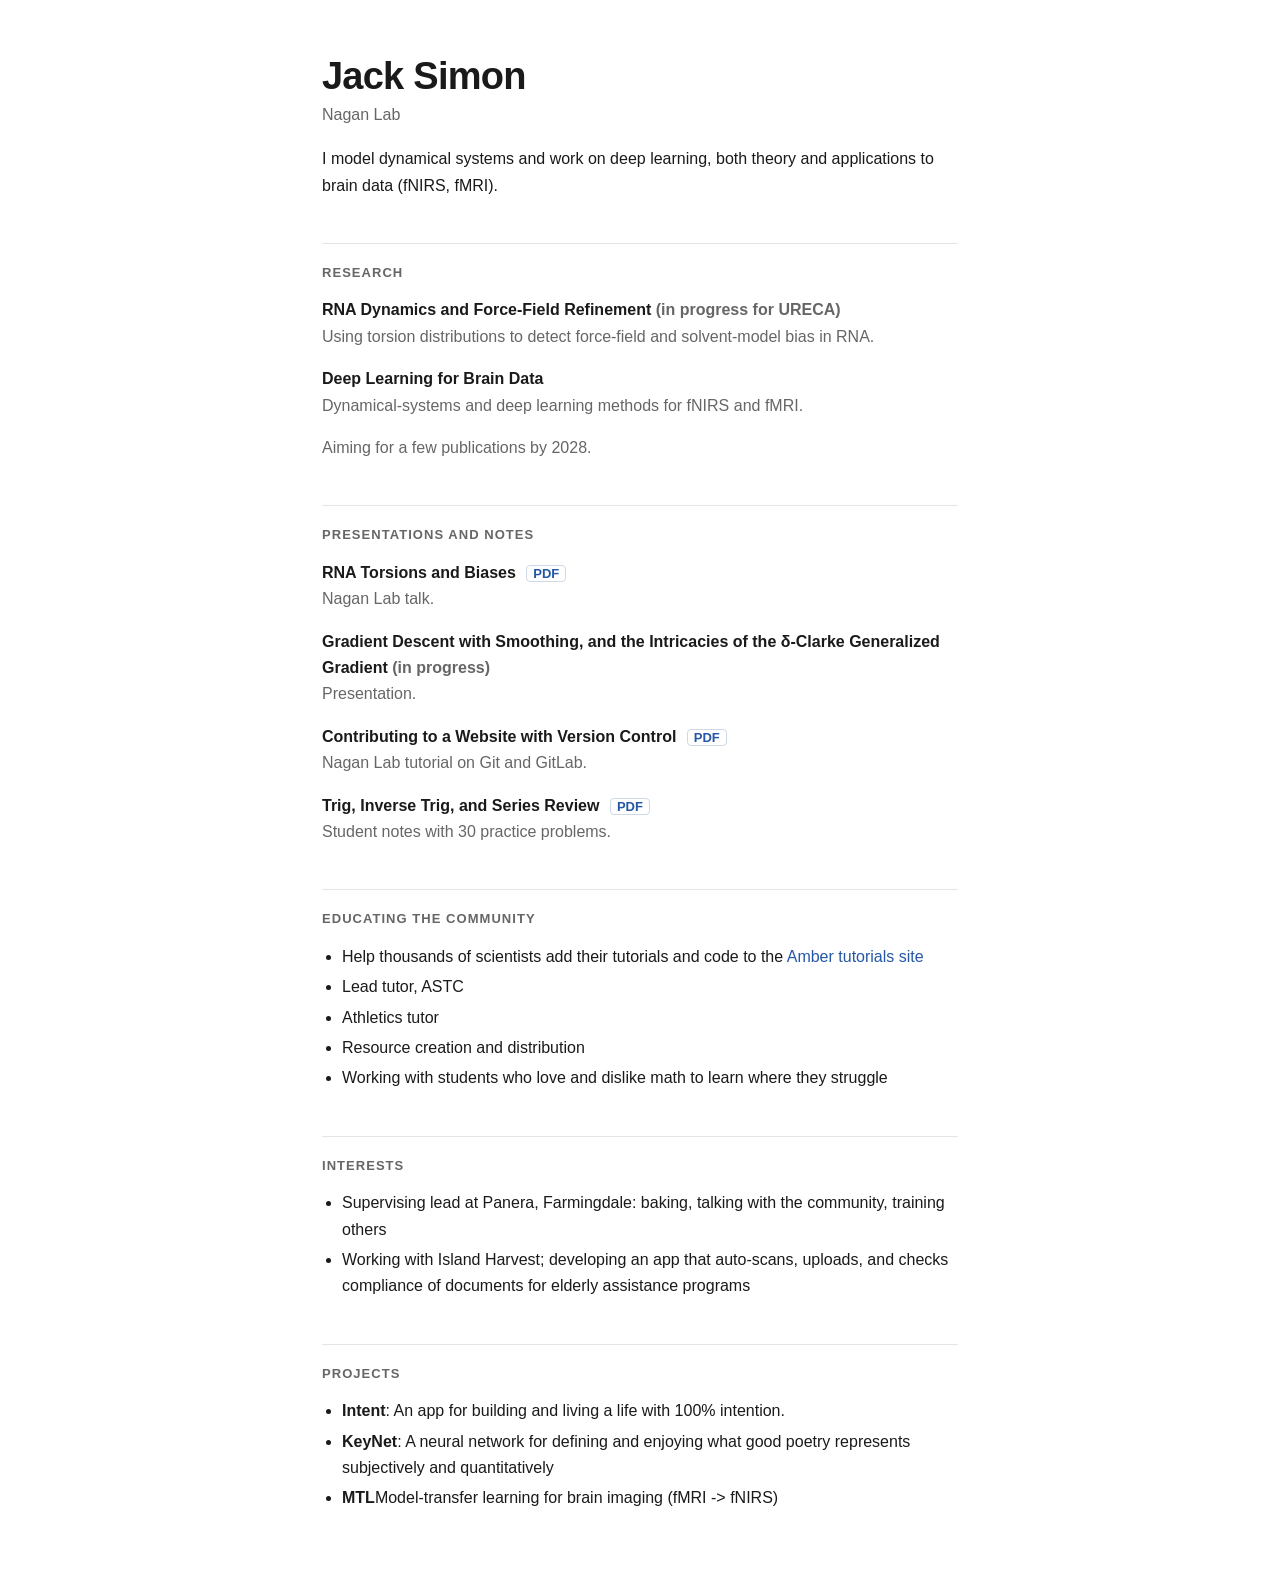
==== index.html @ dbcbca32 "emboldenede projects Emphasized project names with strong tags for better visibility." ====
<!DOCTYPE html>
<html lang="en">
<head>
<meta charset="utf-8">
<meta name="viewport" content="width=device-width, initial-scale=1, viewport-fit=cover">
<title>Jack Simon</title>
<style>
:root{box-sizing:border-box;padding-top:env(safe-area-inset-top,0px);padding-bottom:env(safe-area-inset-bottom,0px);color-scheme:light}
html{scroll-padding-top:env(safe-area-inset-top,0px)}
*{box-sizing:border-box}
body{margin:0;background:#fff;color:#1a1a1a;font:16px/1.65 -apple-system,BlinkMacSystemFont,"Segoe UI",Helvetica,Arial,sans-serif}
body::before{content:"";position:fixed;inset:0 0 auto;height:env(safe-area-inset-top,0px);background:#fff;z-index:10}
a{color:#2457a6;text-decoration:none}a:hover{text-decoration:underline}
main{max-width:680px;margin:0 auto;padding:56px 22px 60px}
h1{font-size:38px;line-height:1.1;margin:0 0 4px;letter-spacing:-.02em}
.sub{color:#666;margin:0 0 18px}
h2{font-size:13px;text-transform:uppercase;letter-spacing:.08em;color:#666;margin:44px 0 14px;padding-top:18px;border-top:1px solid #e5e5e5}
p{margin:0 0 10px}
.item{margin:0 0 16px}
.item b{display:block}
.item span{color:#666}
ul{margin:0;padding-left:20px}li{margin:4px 0}
.pdf{font-size:13px;border:1px solid #cfd8e6;border-radius:4px;padding:0 6px;margin-left:6px;white-space:nowrap}
</style>
</head>
<body>
<main>
<h1>Jack Simon</h1>
<p class="sub">Nagan Lab</p>
<p>I model dynamical systems and work on deep learning, both theory and applications to brain data (fNIRS, fMRI).</p>

<h2>Research</h2>
<div class="item"><b>RNA Dynamics and Force-Field Refinement <span>(in progress for URECA)</span></b>
<span>Using torsion distributions to detect force-field and solvent-model bias in RNA.</span></div>
<div class="item"><b>Deep Learning for Brain Data</b>
<span>Dynamical-systems and deep learning methods for fNIRS and fMRI.</span></div>
<p><span style="color:#666">Aiming for a few publications by 2028.</span></p>

<h2>Presentations and Notes</h2>
<div class="item"><b>RNA Torsions and Biases <a class="pdf" href="rna-torsions.pdf" target="_blank" rel="noopener">PDF</a></b><span>Nagan Lab talk.</span></div>
<div class="item"><b>Gradient Descent with Smoothing, and the Intricacies of the δ-Clarke Generalized Gradient <span>(in progress)</span></b><span>Presentation.</span></div>
<div class="item"><b>Contributing to a Website with Version Control <a class="pdf" href="version-control.pdf" target="_blank" rel="noopener">PDF</a></b><span>Nagan Lab tutorial on Git and GitLab.</span></div>
<div class="item"><b>Trig, Inverse Trig, and Series Review <a class="pdf" href="trig-series-notes.pdf" target="_blank" rel="noopener">PDF</a></b><span>Student notes with 30 practice problems.</span></div>

<h2>Educating the Community</h2>
<ul>
<li>Help thousands of scientists add their tutorials and code to the <a href="https://ambermd.org/tutorials/">Amber tutorials site</a></li>
<li>Lead tutor, ASTC</li>
<li>Athletics tutor</li>
<li>Resource creation and distribution</li>
<li>Working with students who love and dislike math to learn where they struggle</li>
</ul>

<h2>Interests</h2>
<ul>
<li>Supervising lead at Panera, Farmingdale: baking, talking with the community, training others</li>
<li>Working with Island Harvest; developing an app that auto-scans, uploads, and checks compliance of documents for elderly assistance programs</li>
</ul>

<h2>Projects</h2>
<ul>
  <li><strong>Intent</strong>: An app for building and living a life with 100% intention. </li>
  <li><strong>KeyNet</strong>: A neural network for defining and enjoying what good poetry represents subjectively and quantitatively </li>
  <li><strong>MTL</strong>Model-transfer learning for brain imaging (fMRI -> fNIRS)</li>
</ul>
</main>
</body>
</html>
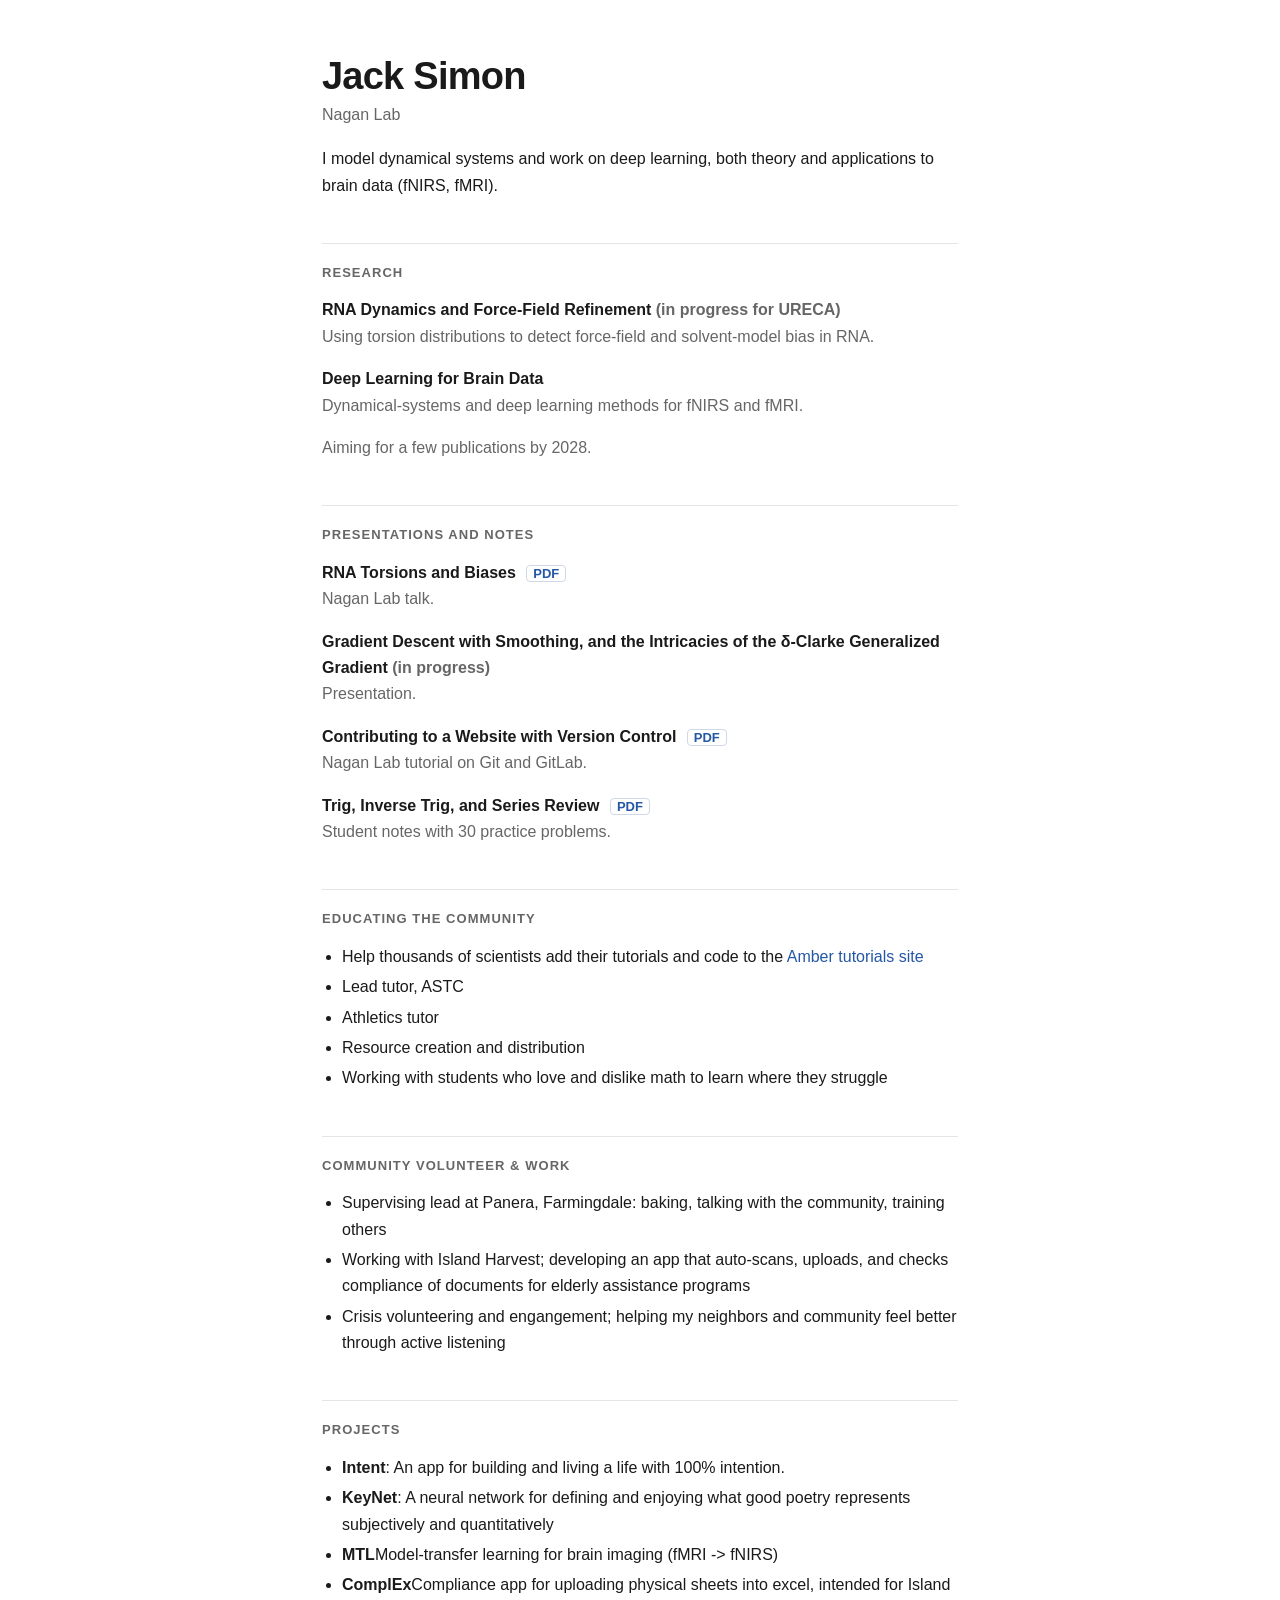
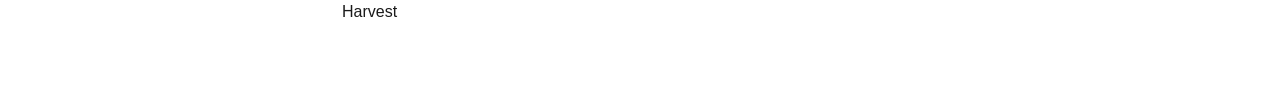
==== commit 56f583cc: "Update interests and projects sections in index.html Added community volunteer work and project deta" ====
--- a/index.html
+++ b/index.html
@@ -51,10 +51,11 @@
 <li>Working with students who love and dislike math to learn where they struggle</li>
 </ul>
 
-<h2>Interests</h2>
+<h2>Community Volunteer & Work</h2>
 <ul>
 <li>Supervising lead at Panera, Farmingdale: baking, talking with the community, training others</li>
 <li>Working with Island Harvest; developing an app that auto-scans, uploads, and checks compliance of documents for elderly assistance programs</li>
+<li>Crisis volunteering and engangement; helping my neighbors and community feel better through active listening</li>
 </ul>
 
 <h2>Projects</h2>
@@ -62,6 +63,7 @@
   <li><strong>Intent</strong>: An app for building and living a life with 100% intention. </li>
   <li><strong>KeyNet</strong>: A neural network for defining and enjoying what good poetry represents subjectively and quantitatively </li>
   <li><strong>MTL</strong>Model-transfer learning for brain imaging (fMRI -> fNIRS)</li>
+  <li><strong>ComplEx</strong>Compliance app for uploading physical sheets into excel, intended for Island Harvest</li>
 </ul>
 </main>
 </body>
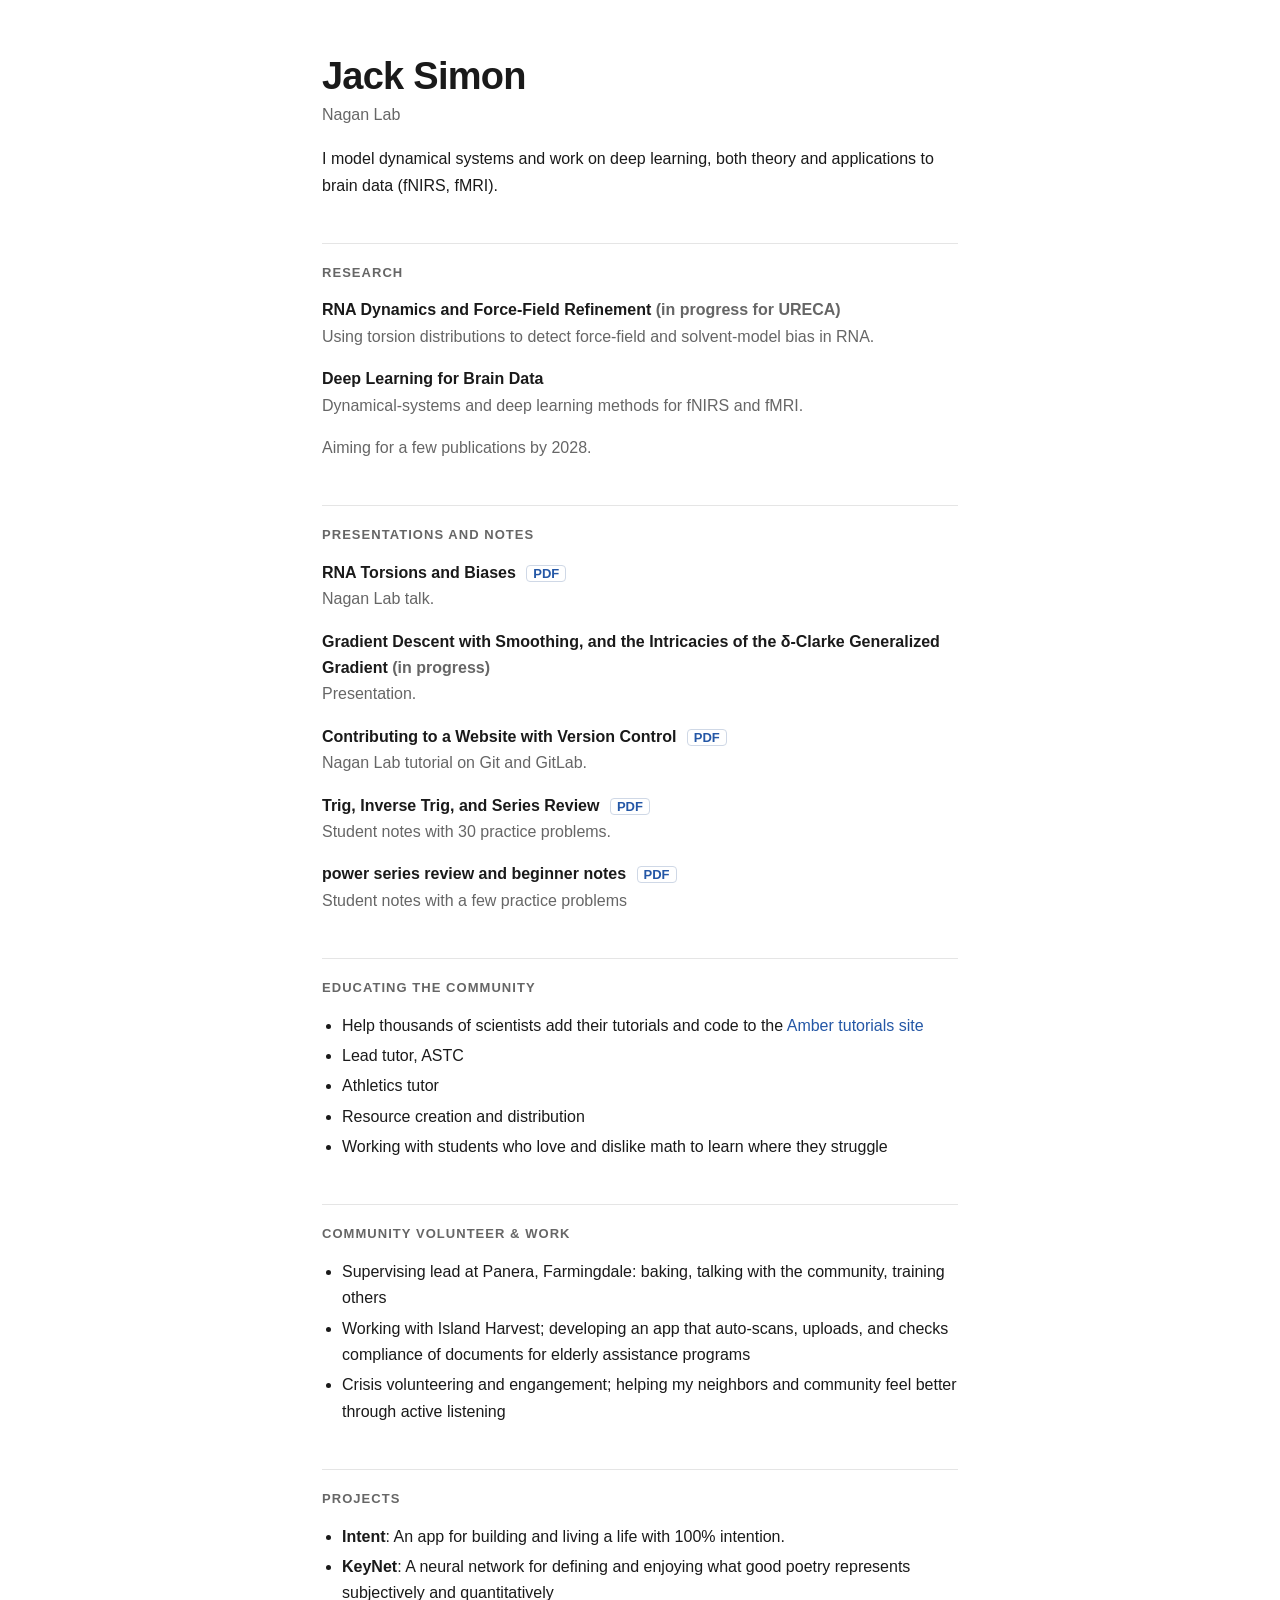
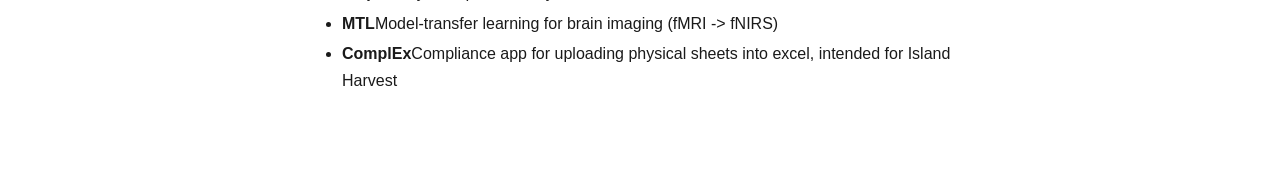
==== commit affa2576: "added new notes" ====
--- a/index.html
+++ b/index.html
@@ -41,6 +41,7 @@
 <div class="item"><b>Gradient Descent with Smoothing, and the Intricacies of the δ-Clarke Generalized Gradient <span>(in progress)</span></b><span>Presentation.</span></div>
 <div class="item"><b>Contributing to a Website with Version Control <a class="pdf" href="version-control.pdf" target="_blank" rel="noopener">PDF</a></b><span>Nagan Lab tutorial on Git and GitLab.</span></div>
 <div class="item"><b>Trig, Inverse Trig, and Series Review <a class="pdf" href="trig-series-notes.pdf" target="_blank" rel="noopener">PDF</a></b><span>Student notes with 30 practice problems.</span></div>
+<div class="item"><b>power series review and beginner notes <a class="pdf" href="power_series.pdf" target="_blank" rel="noopener">PDF</a></b><span>Student notes with a few practice problems</span>
 
 <h2>Educating the Community</h2>
 <ul>
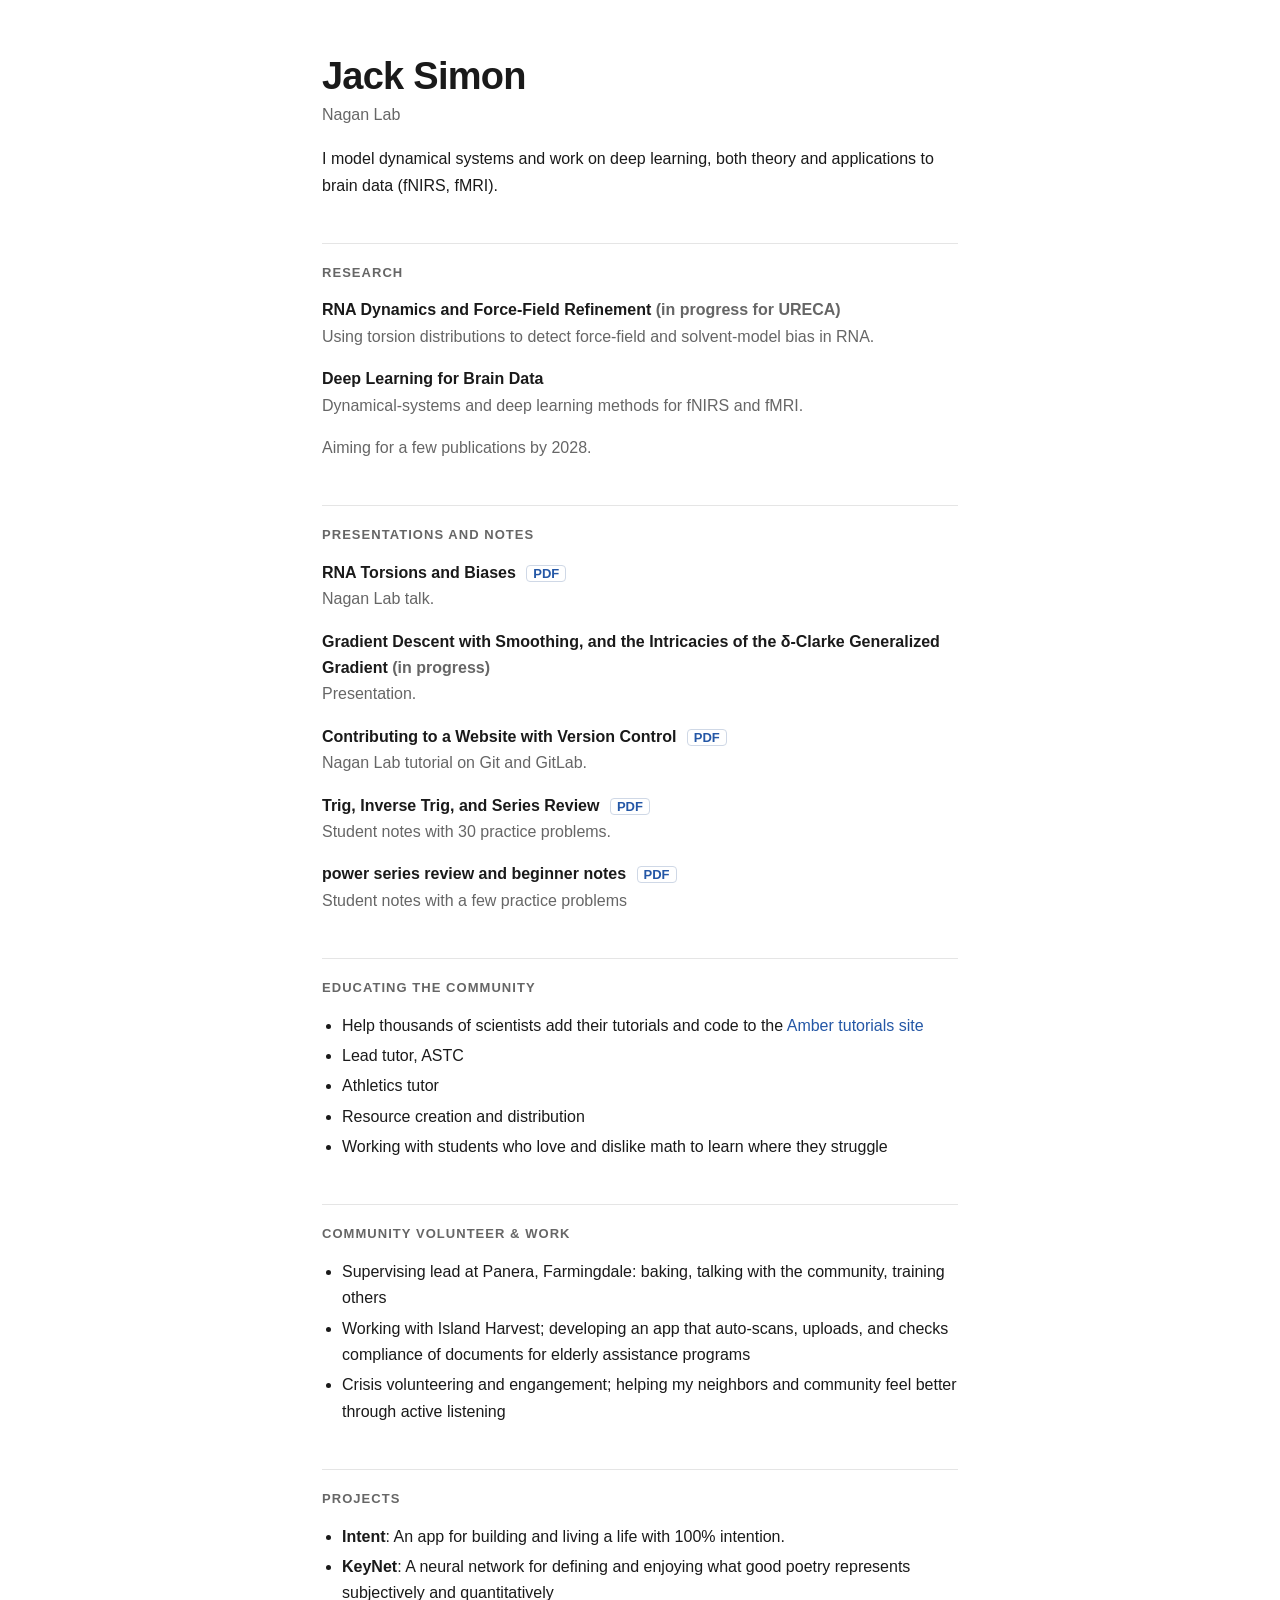
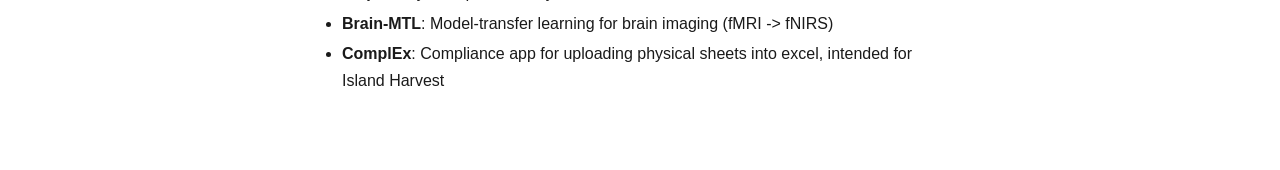
==== commit e50b4da6: "Update project names in index.html" ====
--- a/index.html
+++ b/index.html
@@ -63,8 +63,8 @@
 <ul>
   <li><strong>Intent</strong>: An app for building and living a life with 100% intention. </li>
   <li><strong>KeyNet</strong>: A neural network for defining and enjoying what good poetry represents subjectively and quantitatively </li>
-  <li><strong>MTL</strong>Model-transfer learning for brain imaging (fMRI -> fNIRS)</li>
-  <li><strong>ComplEx</strong>Compliance app for uploading physical sheets into excel, intended for Island Harvest</li>
+  <li><strong>Brain-MTL</strong>: Model-transfer learning for brain imaging (fMRI -> fNIRS)</li>
+  <li><strong>ComplEx</strong>: Compliance app for uploading physical sheets into excel, intended for Island Harvest</li>
 </ul>
 </main>
 </body>
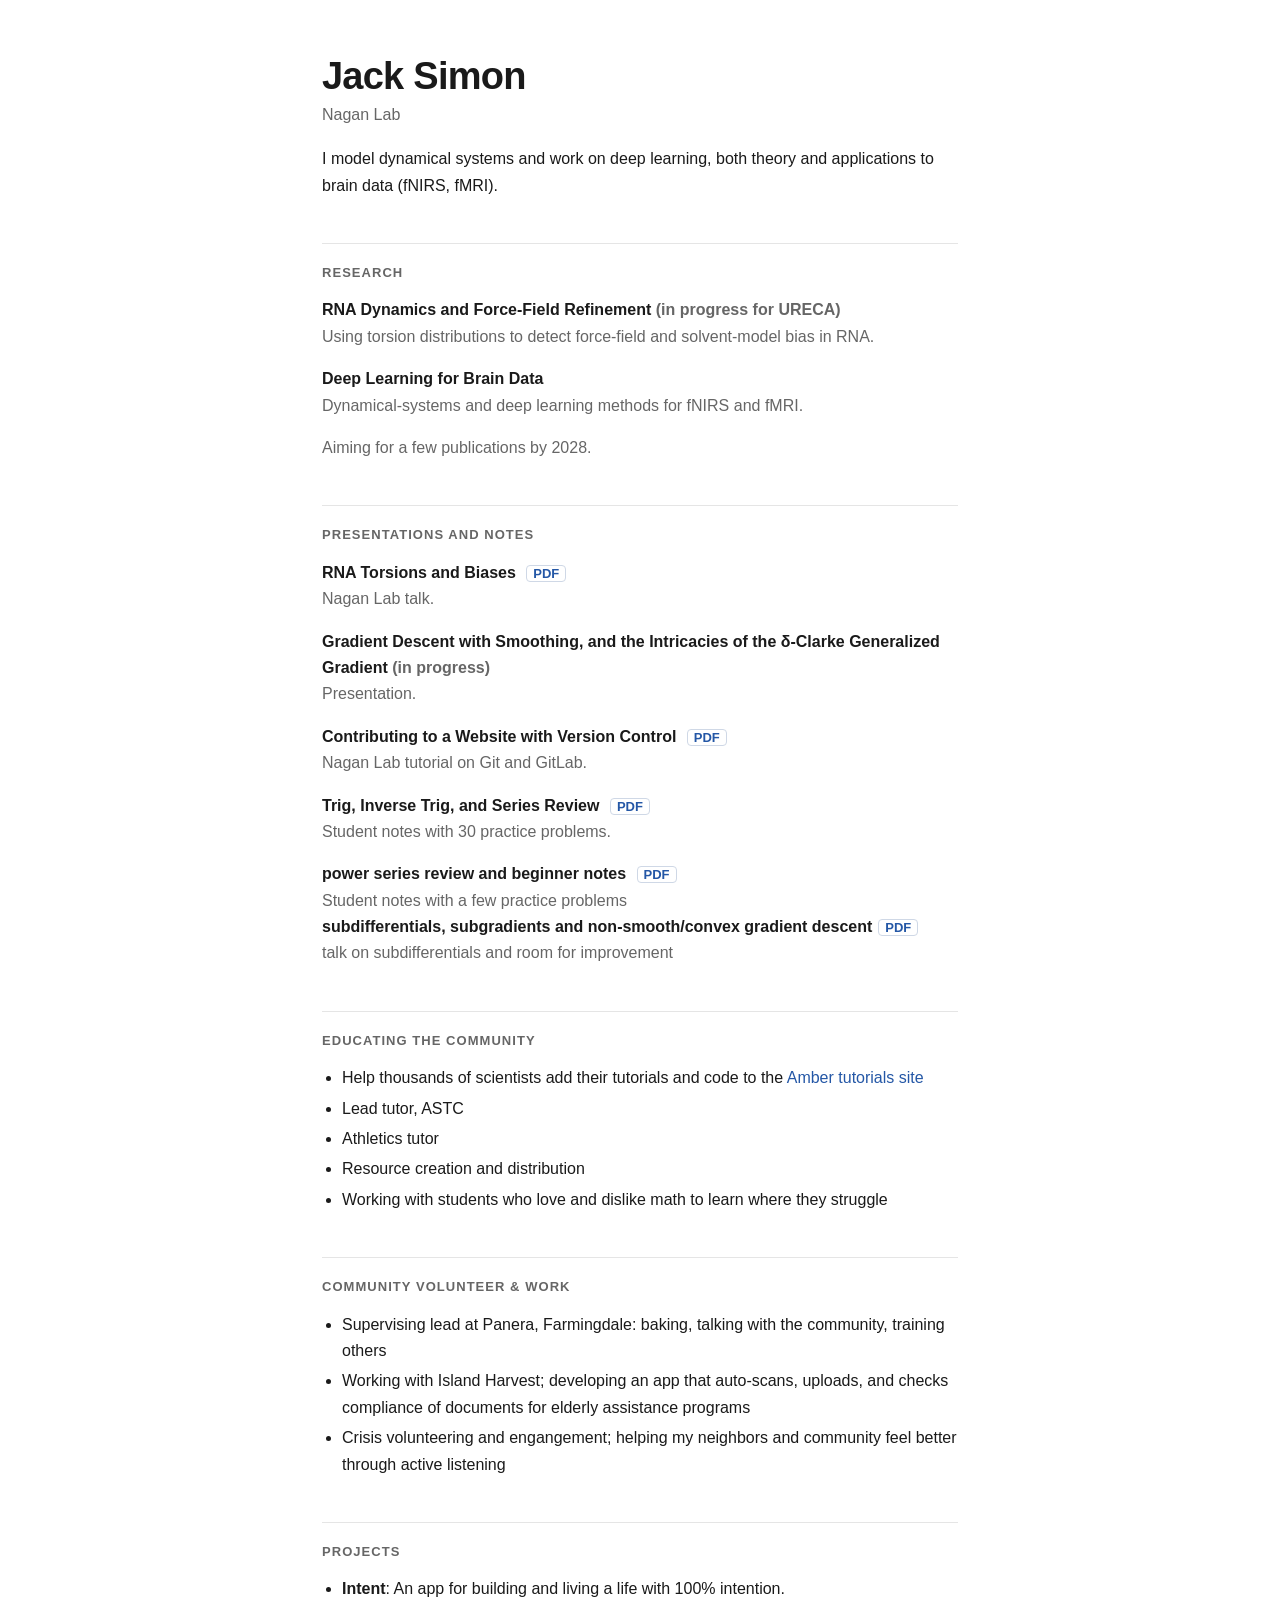
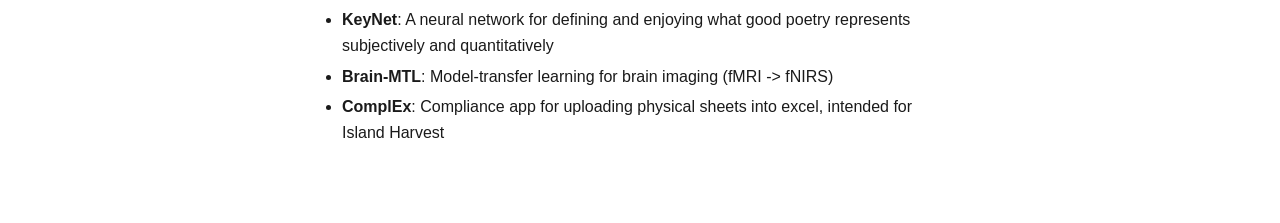
==== commit 8412aa7b: "added link to subdiff Added a new item for subdifferentials and gradient descent talk." ====
--- a/index.html
+++ b/index.html
@@ -42,6 +42,7 @@
 <div class="item"><b>Contributing to a Website with Version Control <a class="pdf" href="version-control.pdf" target="_blank" rel="noopener">PDF</a></b><span>Nagan Lab tutorial on Git and GitLab.</span></div>
 <div class="item"><b>Trig, Inverse Trig, and Series Review <a class="pdf" href="trig-series-notes.pdf" target="_blank" rel="noopener">PDF</a></b><span>Student notes with 30 practice problems.</span></div>
 <div class="item"><b>power series review and beginner notes <a class="pdf" href="power_series.pdf" target="_blank" rel="noopener">PDF</a></b><span>Student notes with a few practice problems</span>
+  <div class="item"><b>subdifferentials, subgradients and non-smooth/convex gradient descent<a class="pdf" href="subdifferential.pdf" target="_blank" rel="noopener">PDF</a></b> <span>talk on subdifferentials and room for improvement</span>
 
 <h2>Educating the Community</h2>
 <ul>
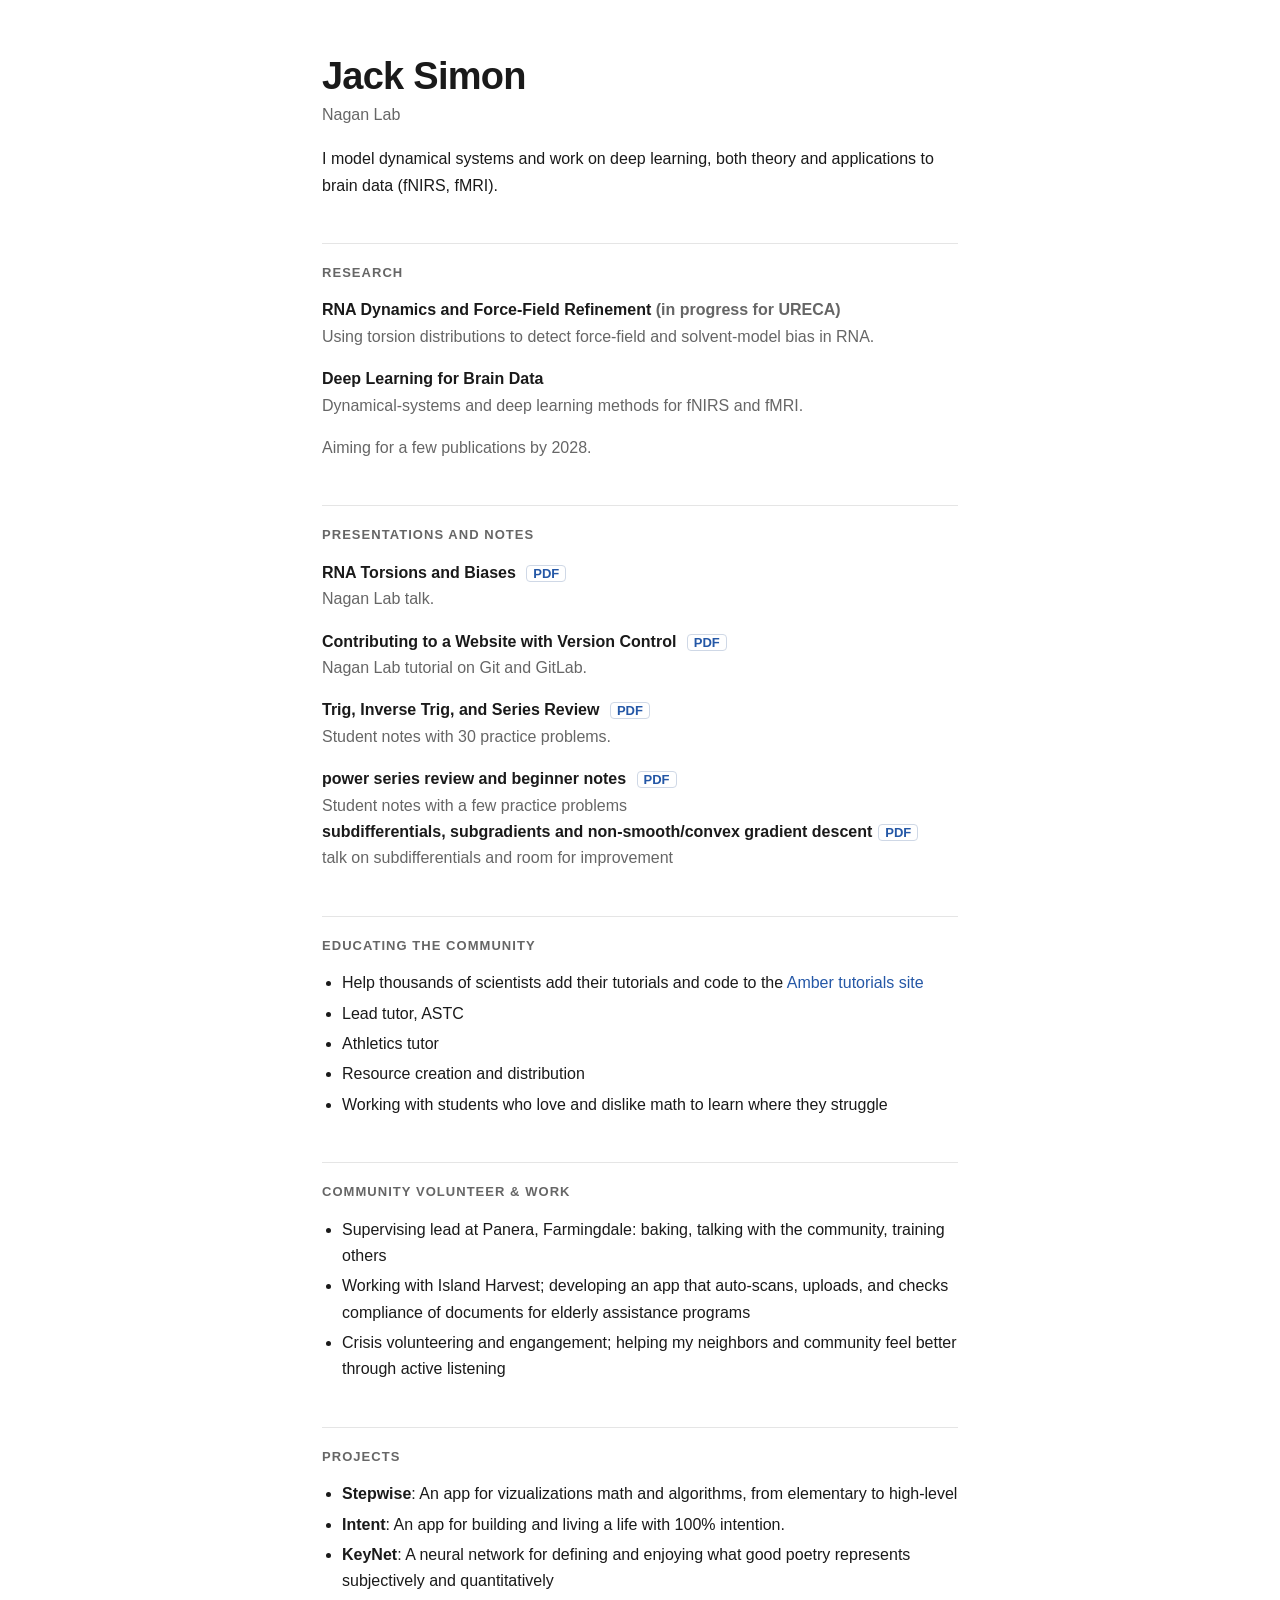
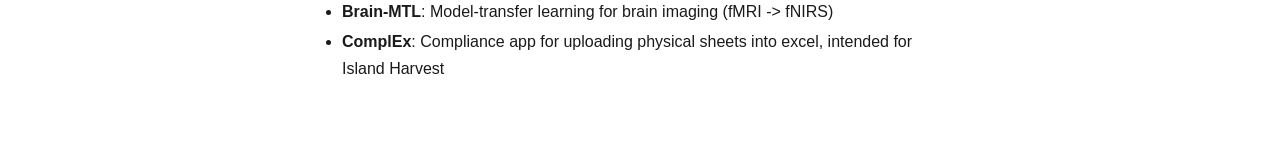
==== commit c44ef7e7: "Update presentations and add new project 'Stepwise' Removed a duplicate entry for the presentation o" ====
--- a/index.html
+++ b/index.html
@@ -38,11 +38,10 @@
 
 <h2>Presentations and Notes</h2>
 <div class="item"><b>RNA Torsions and Biases <a class="pdf" href="rna-torsions.pdf" target="_blank" rel="noopener">PDF</a></b><span>Nagan Lab talk.</span></div>
-<div class="item"><b>Gradient Descent with Smoothing, and the Intricacies of the δ-Clarke Generalized Gradient <span>(in progress)</span></b><span>Presentation.</span></div>
 <div class="item"><b>Contributing to a Website with Version Control <a class="pdf" href="version-control.pdf" target="_blank" rel="noopener">PDF</a></b><span>Nagan Lab tutorial on Git and GitLab.</span></div>
 <div class="item"><b>Trig, Inverse Trig, and Series Review <a class="pdf" href="trig-series-notes.pdf" target="_blank" rel="noopener">PDF</a></b><span>Student notes with 30 practice problems.</span></div>
 <div class="item"><b>power series review and beginner notes <a class="pdf" href="power_series.pdf" target="_blank" rel="noopener">PDF</a></b><span>Student notes with a few practice problems</span>
-  <div class="item"><b>subdifferentials, subgradients and non-smooth/convex gradient descent<a class="pdf" href="subdifferential.pdf" target="_blank" rel="noopener">PDF</a></b> <span>talk on subdifferentials and room for improvement</span>
+<div class="item"><b>subdifferentials, subgradients and non-smooth/convex gradient descent<a class="pdf" href="subdifferentials.pdf" target="_blank" rel="noopener">PDF</a></b> <span>talk on subdifferentials and room for improvement</span>
 
 <h2>Educating the Community</h2>
 <ul>
@@ -62,6 +61,7 @@
 
 <h2>Projects</h2>
 <ul>
+  <li><strong>Stepwise</strong>: An app for vizualizations math and algorithms, from elementary to high-level </li>
   <li><strong>Intent</strong>: An app for building and living a life with 100% intention. </li>
   <li><strong>KeyNet</strong>: A neural network for defining and enjoying what good poetry represents subjectively and quantitatively </li>
   <li><strong>Brain-MTL</strong>: Model-transfer learning for brain imaging (fMRI -> fNIRS)</li>
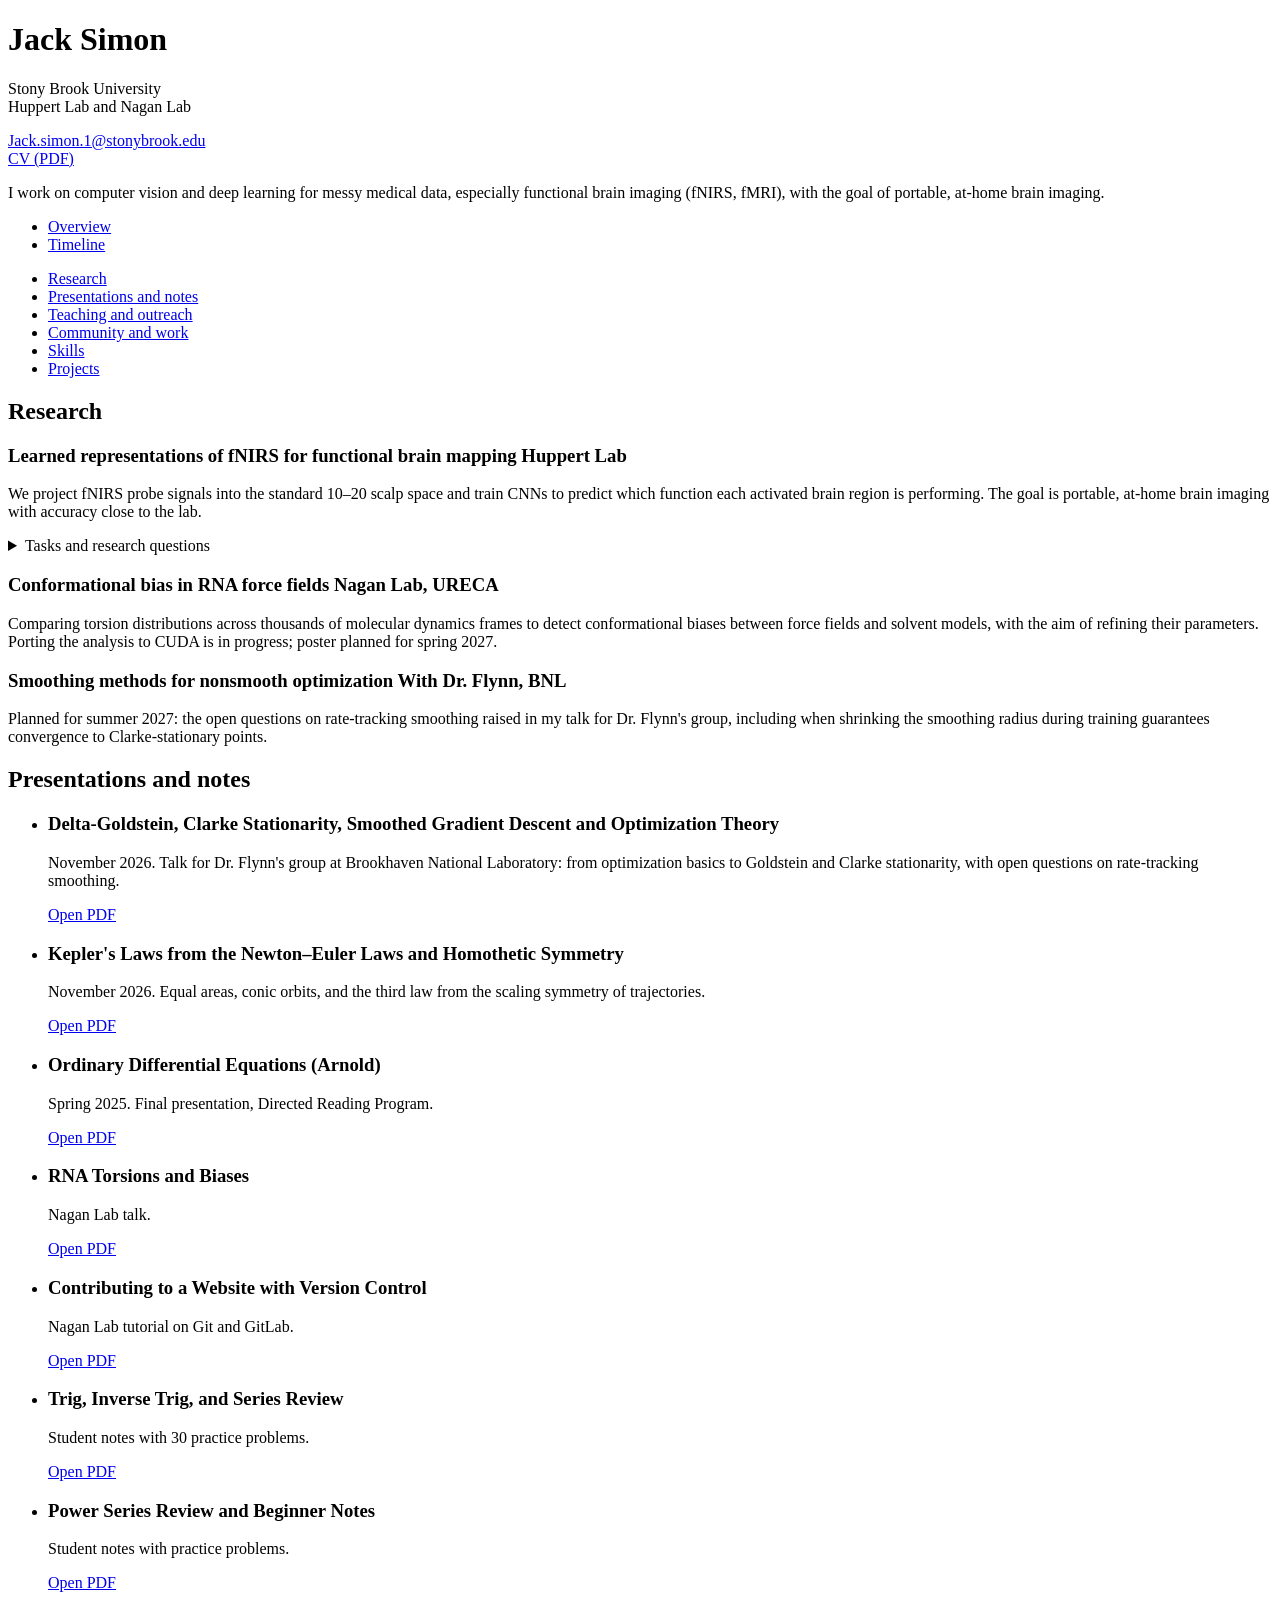
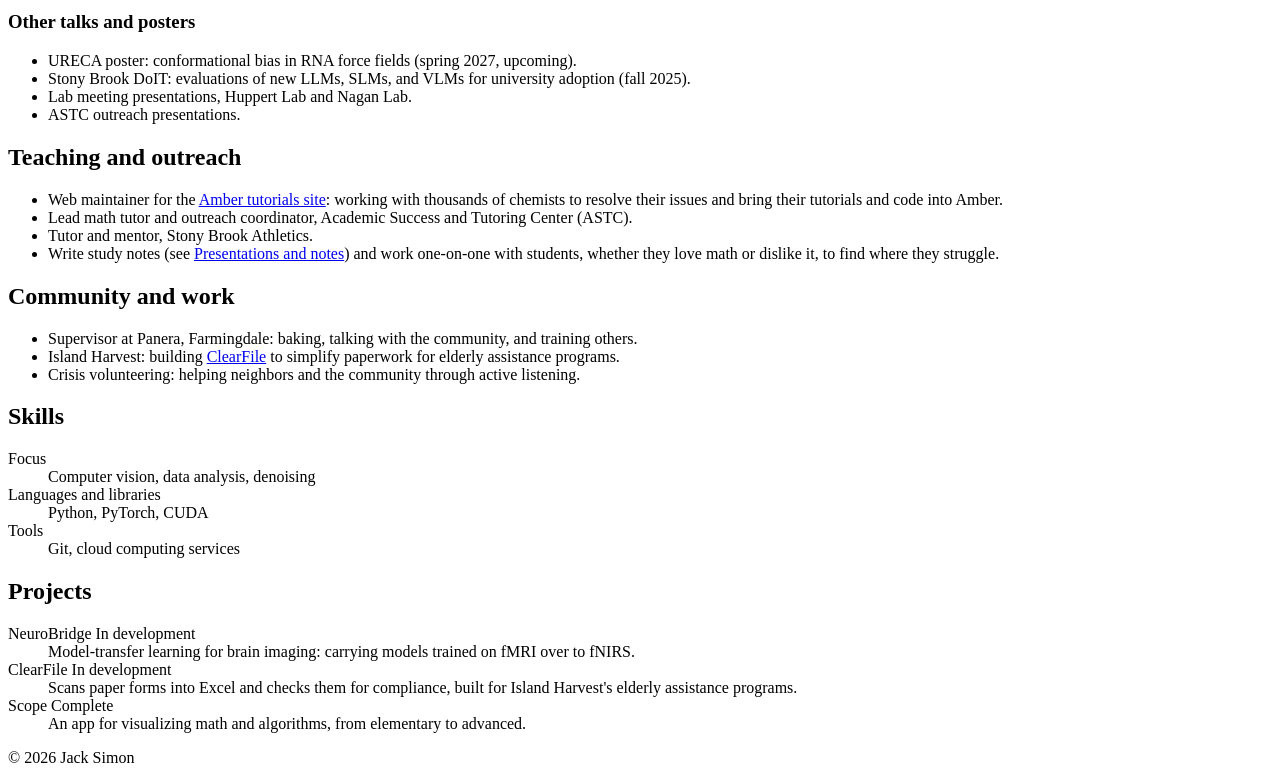
==== commit 0d5da6b9: "Add files via upload" ====
--- a/index.html
+++ b/index.html
@@ -4,69 +4,169 @@
 <meta charset="utf-8">
 <meta name="viewport" content="width=device-width, initial-scale=1, viewport-fit=cover">
 <title>Jack Simon</title>
-<style>
-:root{box-sizing:border-box;padding-top:env(safe-area-inset-top,0px);padding-bottom:env(safe-area-inset-bottom,0px);color-scheme:light}
-html{scroll-padding-top:env(safe-area-inset-top,0px)}
-*{box-sizing:border-box}
-body{margin:0;background:#fff;color:#1a1a1a;font:16px/1.65 -apple-system,BlinkMacSystemFont,"Segoe UI",Helvetica,Arial,sans-serif}
-body::before{content:"";position:fixed;inset:0 0 auto;height:env(safe-area-inset-top,0px);background:#fff;z-index:10}
-a{color:#2457a6;text-decoration:none}a:hover{text-decoration:underline}
-main{max-width:680px;margin:0 auto;padding:56px 22px 60px}
-h1{font-size:38px;line-height:1.1;margin:0 0 4px;letter-spacing:-.02em}
-.sub{color:#666;margin:0 0 18px}
-h2{font-size:13px;text-transform:uppercase;letter-spacing:.08em;color:#666;margin:44px 0 14px;padding-top:18px;border-top:1px solid #e5e5e5}
-p{margin:0 0 10px}
-.item{margin:0 0 16px}
-.item b{display:block}
-.item span{color:#666}
-ul{margin:0;padding-left:20px}li{margin:4px 0}
-.pdf{font-size:13px;border:1px solid #cfd8e6;border-radius:4px;padding:0 6px;margin-left:6px;white-space:nowrap}
-</style>
+<meta name="description" content="Jack Simon: computer vision and deep learning for medical data, especially brain imaging, and RNA molecular dynamics. Stony Brook University.">
+<link rel="preconnect" href="https://fonts.googleapis.com">
+<link rel="preconnect" href="https://fonts.gstatic.com" crossorigin>
+<link href="https://fonts.googleapis.com/css2?family=Spectral:ital,wght@0,300;0,400;0,600;1,400&family=Public+Sans:wght@400;500;600&display=swap" rel="stylesheet">
+<link rel="icon" href="data:image/svg+xml,%3Csvg xmlns='http://www.w3.org/2000/svg' viewBox='0 0 64 64'%3E%3Crect width='64' height='64' rx='12' fill='%231D6A80'/%3E%3Ctext x='32' y='42' font-family='Georgia,serif' font-size='28' fill='white' text-anchor='middle'%3EJS%3C/text%3E%3C/svg%3E">
+<meta property="og:title" content="Jack Simon">
+<meta property="og:description" content="Computer vision and deep learning for brain imaging; RNA force fields; optimization. Stony Brook University.">
+<meta name="twitter:card" content="summary">
+<link rel="stylesheet" href="assets/styles.css">
 </head>
 <body>
-<main>
-<h1>Jack Simon</h1>
-<p class="sub">Nagan Lab</p>
-<p>I model dynamical systems and work on deep learning, both theory and applications to brain data (fNIRS, fMRI).</p>
+<div class="page">
 
-<h2>Research</h2>
-<div class="item"><b>RNA Dynamics and Force-Field Refinement <span>(in progress for URECA)</span></b>
-<span>Using torsion distributions to detect force-field and solvent-model bias in RNA.</span></div>
-<div class="item"><b>Deep Learning for Brain Data</b>
-<span>Dynamical-systems and deep learning methods for fNIRS and fMRI.</span></div>
-<p><span style="color:#666">Aiming for a few publications by 2028.</span></p>
+  <header class="id">
+    <h1>Jack Simon</h1>
+    <p class="lab">Stony Brook University<br>Huppert Lab and Nagan Lab</p>
+    <p class="contact"><a href="mailto:Jack.simon.1@stonybrook.edu">Jack.simon.1@stonybrook.edu</a><br><a href="pdfs/cv.pdf" target="_blank" rel="noopener">CV (PDF)</a></p>
+    <p class="bio">I work on computer vision and deep learning for messy medical data, especially functional brain imaging (fNIRS, fMRI), with the goal of portable, at-home brain imaging.</p>
+    <nav aria-label="Site">
+      <ul class="pages">
+        <li><a href="index.html" aria-current="page">Overview</a></li>
+        <li><a href="timeline.html">Timeline</a></li>
+      </ul>
+      <ul class="sections">
+        <li><a href="#research">Research</a></li>
+        <li><a href="#talks">Presentations and notes</a></li>
+        <li><a href="#teaching">Teaching and outreach</a></li>
+        <li><a href="#community">Community and work</a></li>
+        <li><a href="#skills">Skills</a></li>
+        <li><a href="#projects">Projects</a></li>
+      </ul>
+    </nav>
+  </header>
 
-<h2>Presentations and Notes</h2>
-<div class="item"><b>RNA Torsions and Biases <a class="pdf" href="rna-torsions.pdf" target="_blank" rel="noopener">PDF</a></b><span>Nagan Lab talk.</span></div>
-<div class="item"><b>Contributing to a Website with Version Control <a class="pdf" href="version-control.pdf" target="_blank" rel="noopener">PDF</a></b><span>Nagan Lab tutorial on Git and GitLab.</span></div>
-<div class="item"><b>Trig, Inverse Trig, and Series Review <a class="pdf" href="trig-series-notes.pdf" target="_blank" rel="noopener">PDF</a></b><span>Student notes with 30 practice problems.</span></div>
-<div class="item"><b>power series review and beginner notes <a class="pdf" href="power_series.pdf" target="_blank" rel="noopener">PDF</a></b><span>Student notes with a few practice problems</span>
-<div class="item"><b>subdifferentials, subgradients and non-smooth/convex gradient descent<a class="pdf" href="subdifferentials.pdf" target="_blank" rel="noopener">PDF</a></b> <span>talk on subdifferentials and room for improvement</span>
+  <main>
+    <section id="research" aria-labelledby="h-research">
+      <h2 id="h-research">Research</h2>
+      <div class="work">
+        <h3>Learned representations of fNIRS for functional brain mapping <span class="status">Huppert Lab</span></h3>
+        <p>We project fNIRS probe signals into the standard 10&ndash;20 scalp space and train CNNs to predict which function each activated brain region is performing. The goal is portable, at-home brain imaging with accuracy close to the lab.</p>
+        <details>
+          <summary>Tasks and research questions</summary>
+          <p>Functions: motor (left and right hand, left and right foot, tongue), language (math versus story), social cognition, and working memory (n-back).</p>
+          <ul class="plain">
+            <li><strong>Cross-subject:</strong> does a model trained on some people predict function in new people?</li>
+            <li><strong>Cross-task:</strong> after training on four cognitive tasks, can it predict the next four?</li>
+            <li><strong>Transfer:</strong> is it better to pretrain on ImageNet, then fMRI, then fNIRS, or to train on fNIRS directly?</li>
+          </ul>
+        </details>
+      </div>
+      <div class="work">
+        <h3>Conformational bias in RNA force fields <span class="status">Nagan Lab, URECA</span></h3>
+        <p>Comparing torsion distributions across thousands of molecular dynamics frames to detect conformational biases between force fields and solvent models, with the aim of refining their parameters. Porting the analysis to CUDA is in progress; poster planned for spring 2027.</p>
+      </div>
+      <div class="work">
+        <h3>Smoothing methods for nonsmooth optimization <span class="status">With Dr. Flynn, BNL</span></h3>
+        <p>Planned for summer 2027: the open questions on rate-tracking smoothing raised in my talk for Dr. Flynn's group, including when shrinking the smoothing radius during training guarantees convergence to Clarke-stationary points.</p>
+      </div>
+    </section>
 
-<h2>Educating the Community</h2>
-<ul>
-<li>Help thousands of scientists add their tutorials and code to the <a href="https://ambermd.org/tutorials/">Amber tutorials site</a></li>
-<li>Lead tutor, ASTC</li>
-<li>Athletics tutor</li>
-<li>Resource creation and distribution</li>
-<li>Working with students who love and dislike math to learn where they struggle</li>
-</ul>
+    <section id="talks" aria-labelledby="h-talks">
+      <h2 id="h-talks">Presentations and notes</h2>
+      <ul class="docs">
+        <li class="new">
+          <h3>Delta-Goldstein, Clarke Stationarity, Smoothed Gradient Descent and Optimization Theory</h3>
+          <p>November 2026. Talk for Dr. Flynn's group at Brookhaven National Laboratory: from optimization basics to Goldstein and Clarke stationarity, with open questions on rate-tracking smoothing.</p>
+          <a class="open" href="pdfs/goldstein-clarke-smoothing.pdf" target="_blank" rel="noopener">Open PDF</a>
+        </li>
+        <li class="new">
+          <h3>Kepler's Laws from the Newton&ndash;Euler Laws and Homothetic Symmetry</h3>
+          <p>November 2026. Equal areas, conic orbits, and the third law from the scaling symmetry of trajectories.</p>
+          <a class="open" href="pdfs/kepler-laws.pdf" target="_blank" rel="noopener">Open PDF</a>
+        </li>
+        <li>
+          <h3>Ordinary Differential Equations (Arnold)</h3>
+          <p>Spring 2025. Final presentation, Directed Reading Program.</p>
+          <a class="open" href="pdfs/drp-arnold-odes.pdf" target="_blank" rel="noopener">Open PDF</a>
+        </li>
+        <li>
+          <h3>RNA Torsions and Biases</h3>
+          <p>Nagan Lab talk.</p>
+          <a class="open" href="pdfs/rna-torsions.pdf" target="_blank" rel="noopener">Open PDF</a>
+        </li>
+        <li>
+          <h3>Contributing to a Website with Version Control</h3>
+          <p>Nagan Lab tutorial on Git and GitLab.</p>
+          <a class="open" href="pdfs/version-control.pdf" target="_blank" rel="noopener">Open PDF</a>
+        </li>
+        <li id="notes-trig">
+          <h3>Trig, Inverse Trig, and Series Review</h3>
+          <p>Student notes with 30 practice problems.</p>
+          <a class="open" href="pdfs/trig-series-notes.pdf" target="_blank" rel="noopener">Open PDF</a>
+        </li>
+        <li id="notes-series">
+          <h3>Power Series Review and Beginner Notes</h3>
+          <p>Student notes with practice problems.</p>
+          <a class="open" href="pdfs/power_series.pdf" target="_blank" rel="noopener">Open PDF</a>
+        </li>
+      </ul>
+      <h3 class="subhead">Other talks and posters</h3>
+      <ul class="plain">
+        <li>URECA poster: conformational bias in RNA force fields (spring 2027, upcoming).</li>
+        <li>Stony Brook DoIT: evaluations of new LLMs, SLMs, and VLMs for university adoption (fall 2025).</li>
+        <li>Lab meeting presentations, Huppert Lab and Nagan Lab.</li>
+        <li>ASTC outreach presentations.</li>
+      </ul>
+    </section>
 
-<h2>Community Volunteer & Work</h2>
-<ul>
-<li>Supervising lead at Panera, Farmingdale: baking, talking with the community, training others</li>
-<li>Working with Island Harvest; developing an app that auto-scans, uploads, and checks compliance of documents for elderly assistance programs</li>
-<li>Crisis volunteering and engangement; helping my neighbors and community feel better through active listening</li>
-</ul>
+    <section id="teaching" aria-labelledby="h-teaching">
+      <h2 id="h-teaching">Teaching and outreach</h2>
+      <ul class="plain">
+        <li>Web maintainer for the <a href="https://ambermd.org/tutorials/">Amber tutorials site</a>: working with thousands of chemists to resolve their issues and bring their tutorials and code into Amber.</li>
+        <li>Lead math tutor and outreach coordinator, Academic Success and Tutoring Center (ASTC).</li>
+        <li>Tutor and mentor, Stony Brook Athletics.</li>
+        <li>Write study notes (see <a href="#talks">Presentations and notes</a>) and work one-on-one with students, whether they love math or dislike it, to find where they struggle.</li>
+      </ul>
+    </section>
 
-<h2>Projects</h2>
-<ul>
-  <li><strong>Stepwise</strong>: An app for vizualizations math and algorithms, from elementary to high-level </li>
-  <li><strong>Intent</strong>: An app for building and living a life with 100% intention. </li>
-  <li><strong>KeyNet</strong>: A neural network for defining and enjoying what good poetry represents subjectively and quantitatively </li>
-  <li><strong>Brain-MTL</strong>: Model-transfer learning for brain imaging (fMRI -> fNIRS)</li>
-  <li><strong>ComplEx</strong>: Compliance app for uploading physical sheets into excel, intended for Island Harvest</li>
-</ul>
-</main>
+    <section id="community" aria-labelledby="h-community">
+      <h2 id="h-community">Community and work</h2>
+      <ul class="plain">
+        <li>Supervisor at Panera, Farmingdale: baking, talking with the community, and training others.</li>
+        <li>Island Harvest: building <a href="#projects">ClearFile</a> to simplify paperwork for elderly assistance programs.</li>
+        <li>Crisis volunteering: helping neighbors and the community through active listening.</li>
+      </ul>
+    </section>
+
+    <section id="skills" aria-labelledby="h-skills">
+      <h2 id="h-skills">Skills</h2>
+      <dl class="skills">
+        <div><dt>Focus</dt><dd>Computer vision, data analysis, denoising</dd></div>
+        <div><dt>Languages and libraries</dt><dd>Python, PyTorch, CUDA</dd></div>
+        <div><dt>Tools</dt><dd>Git, cloud computing services</dd></div>
+      </dl>
+    </section>
+
+    <section id="projects" aria-labelledby="h-projects">
+      <h2 id="h-projects">Projects</h2>
+      <dl class="projects">
+        <div><dt>NeuroBridge <span class="status">In development</span></dt><dd>Model-transfer learning for brain imaging: carrying models trained on fMRI over to fNIRS.</dd></div>
+        <div><dt>ClearFile <span class="status">In development</span></dt><dd>Scans paper forms into Excel and checks them for compliance, built for Island Harvest's elderly assistance programs.</dd></div>
+        <div><dt>Scope <span class="status">Complete</span></dt><dd>An app for visualizing math and algorithms, from elementary to advanced.</dd></div>
+      </dl>
+    </section>
+
+    <footer>&copy; 2026 Jack Simon</footer>
+  </main>
+</div>
+
+<script>
+(function(){
+  var links=[].slice.call(document.querySelectorAll('nav .sections a'));
+  if(!('IntersectionObserver' in window)) return;
+  var io=new IntersectionObserver(function(es){
+    es.forEach(function(en){
+      if(en.isIntersecting){
+        links.forEach(function(l){ l.setAttribute('aria-current', l.getAttribute('href')==='#'+en.target.id ? 'true':'false'); });
+      }
+    });
+  },{rootMargin:'-30% 0px -60% 0px'});
+  document.querySelectorAll('main section').forEach(function(s){ io.observe(s); });
+})();
+</script>
+<script src="assets/site.js"></script>
 </body>
 </html>
